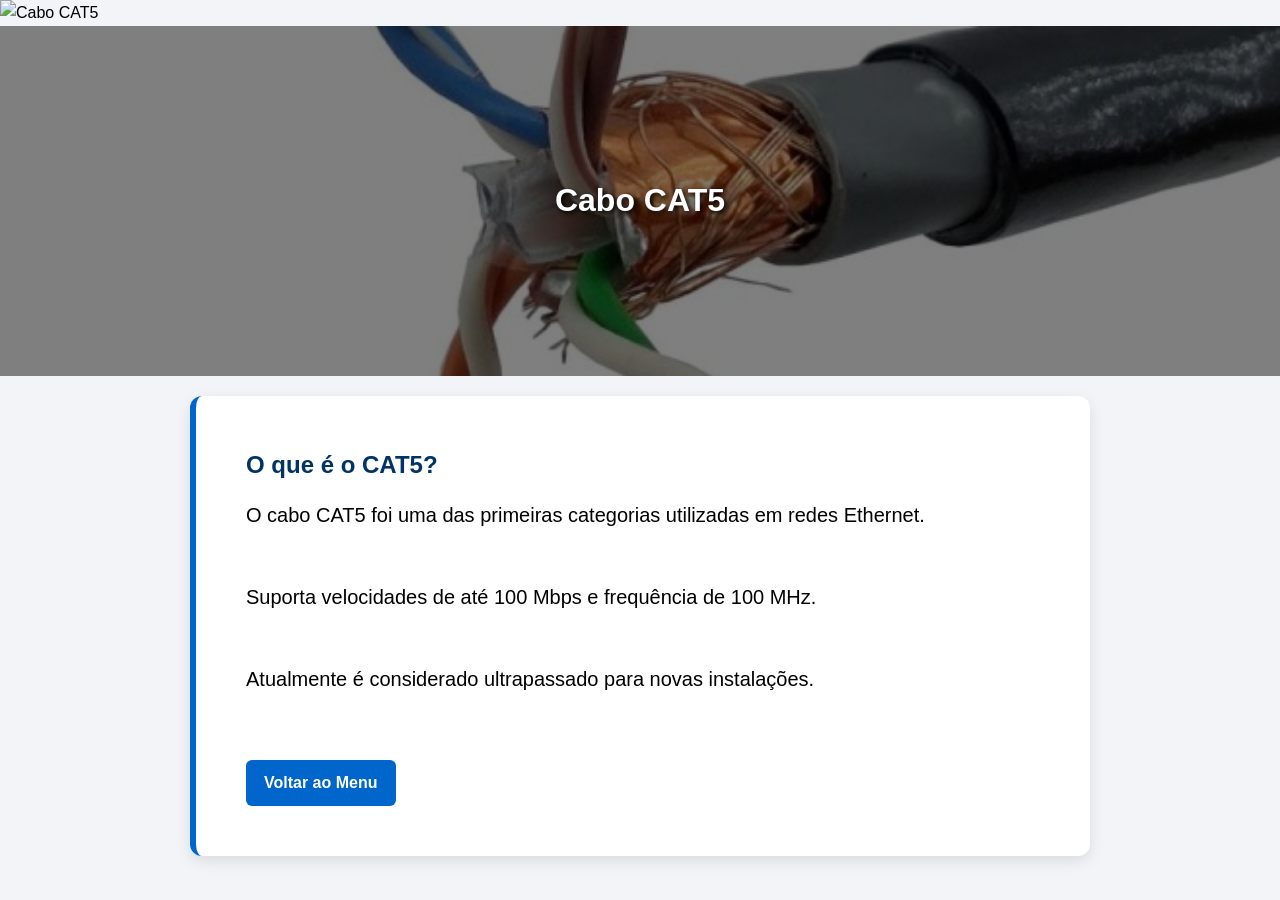
==== cat5.html @ ba2620e1 "desenvolvimento colocado imagens" ====
<!DOCTYPE html>
<html lang="pt-BR">
<head>
    <meta charset="UTF-8">
    <title>CAT5</title>
    <link rel="stylesheet" href="style.css">
</head>

<body>
    <div class="imagem-cabo">
    <img src="img/cat5.webp" alt="Cabo CAT5">
</div>

<div class="cabecalho">
    <h1>Cabo CAT5</h1>
</div>

<div class="conteudo">
    <h2>O que é o CAT5?</h2>

    <p>
        O cabo CAT5 foi uma das primeiras categorias utilizadas em redes Ethernet.
    </p>

    <p>
        Suporta velocidades de até 100 Mbps e frequência de 100 MHz.
    </p>

    <p>
        Atualmente é considerado ultrapassado para novas instalações.
    </p>

    <a class="voltar" href="index.html">Voltar ao Menu</a>
</div>

</body>
</html>
---- style.css ----
* {
    margin: 0;
    padding: 0;
    box-sizing: border-box;
    font-family: Arial, sans-serif;
}

body {
    background-color: #f2f4f8;
    line-height: 1.6;
}

/* CABEÇALHO */
.cabecalho {
    background: linear-gradient(rgba(0,0,0,0.5),
    rgba(0,0,0,0.5)),
    url("img/cabo de rede.jpg");

    background-size: cover;
    background-position: center;

    height: 350px;

    display: flex;
    justify-content: center;
    align-items: center;

    color: white;
}
.imagem-centro{
    height: 800px;

     display: flex;
    justify-content: center;
    align-items: center;
    

}

.cabecalho h1 {
    font-size: 32px;
    text-shadow: 2px 2px 5px black;
}


/* MENU */
.menu {
    background-color: #00264d;
    text-align: center;
    padding: 12px;
    position: sticky;
    top: 0;
    z-index: 1000;
}

.menu a {
    color: white;
    text-decoration: none;
    background-color: #0066cc;
    padding: 10px 16px;
    margin: 5px;
    border-radius: 6px;
    display: inline-block;
    transition: 0.3s;
    font-weight: bold;
}

.menu a:hover {
    background-color: #0099ff;
    transform: scale(1.05);
}

/* CONTEÚDO (CARDS PROFISSIONAIS) */
.apresentacao,
.conteudo {
    width: 90%;
    max-width: 900px;
    margin: 20px auto;
    background-color: white;
    padding: 50px;
    border-radius: 12px;
    box-shadow: 0 5px 15px rgba(0,0,0,0.1);
    border-left: 6px solid #0066cc;
}

.apresentacao h2,
.conteudo h2 {
    color: #003366;
    margin-bottom: 15px;
}

.apresentacao p,
.conteudo p {
    margin-bottom: 50px;
    font-size: 20px;
}

/* BOTÃO VOLTAR */
.voltar {
    display: inline-block;
    margin-top: 15px;
    background-color: #0066cc;
    color: white;
    text-decoration: none;
    padding: 10px 18px;
    border-radius: 6px;
    transition: 0.3s;
    font-weight: bold;
}

.voltar:hover {
    background-color: #0099ff;
    transform: scale(1.05);
}

/* RODAPÉ */
.rodape {
    background-color: #003366;
    color: white;
    text-align: center;
    padding: 20px;
    margin-top: 30px;
}

/* RESPONSIVO */
@media (max-width: 500px) {
    .menu a {
        display: block;
        margin: 8px auto;
        width: 80%;
    }

    .cabecalho h1 {
        font-size: 24px;
    }
}
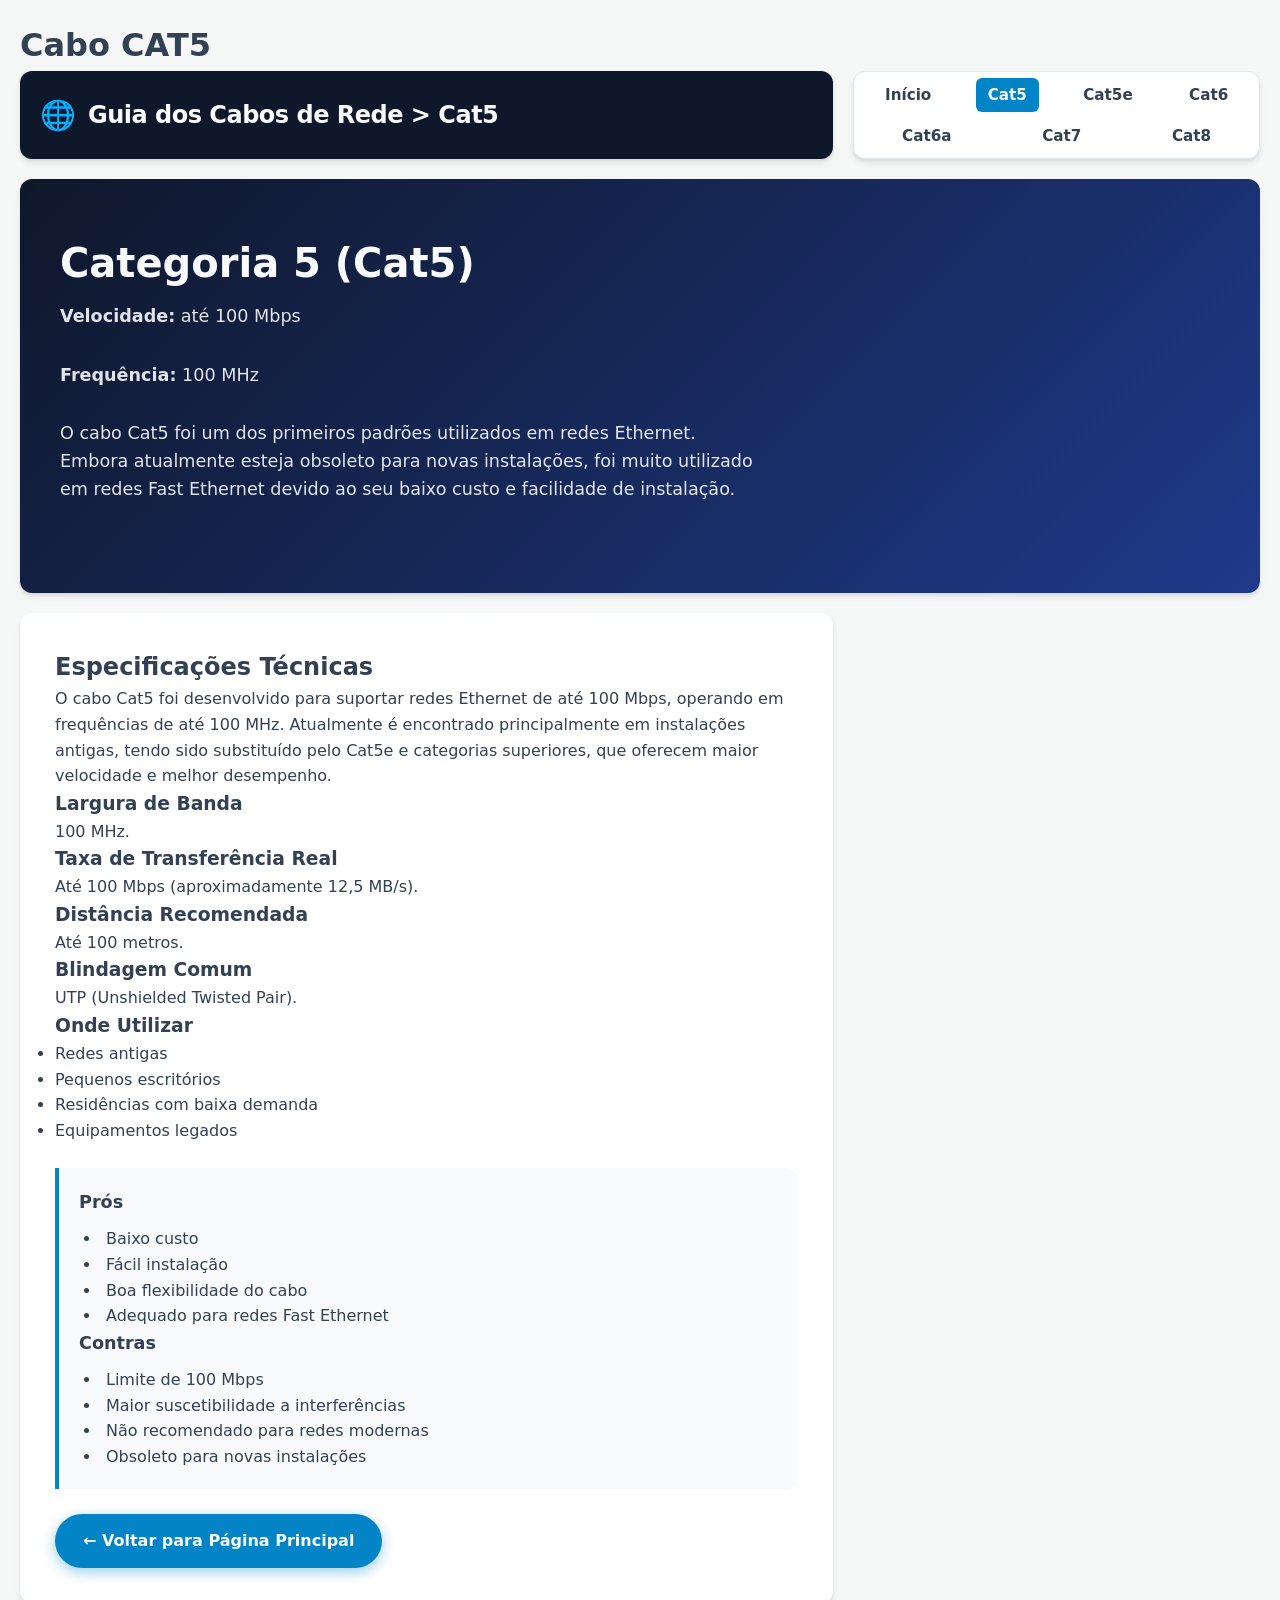
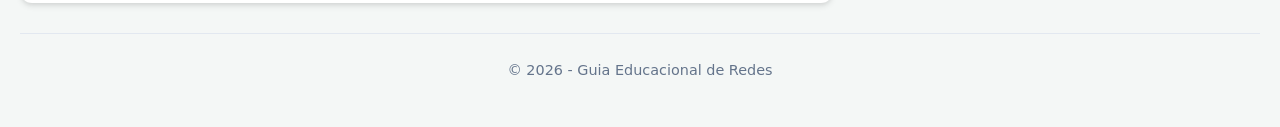
==== commit 20299abf: "Versão 3.0 FINAL Versão finalizada" ====
--- a/cat5.html
+++ b/cat5.html
@@ -7,30 +7,110 @@
 </head>
 
 <body>
-    <div class="imagem-cabo">
-    <img src="img/cat5.webp" alt="Cabo CAT5">
-</div>
 
 <div class="cabecalho">
     <h1>Cabo CAT5</h1>
 </div>
 
-<div class="conteudo">
-    <h2>O que é o CAT5?</h2>
+<div class="grid-container">
 
-    <p>
-        O cabo CAT5 foi uma das primeiras categorias utilizadas em redes Ethernet.
-    </p>
+<header class="header">
+    <div class="logo">
+        <span class="logo-icon">🌐</span>
+        <h1>Guia dos Cabos de Rede > Cat5</h1>
+    </div>
+</header>
 
-    <p>
-        Suporta velocidades de até 100 Mbps e frequência de 100 MHz.
-    </p>
+<nav class="menu">
+    <ul>
+        <li><a href="index.html">Início</a></li>
+        <li><a href="cat5.html" class="active">Cat5</a></li>
+        <li><a href="cat5e.html">Cat5e</a></li>
+        <li><a href="cat6.html">Cat6</a></li>
+        <li><a href="cat6a.html">Cat6a</a></li>
+        <li><a href="cat7.html">Cat7</a></li>
+        <li><a href="cat8.html">Cat8</a></li>
+    </ul>
+</nav>
 
-    <p>
-        Atualmente é considerado ultrapassado para novas instalações.
-    </p>
+<section class="hero">
+    <div class="hero-content">
+        <h2>Categoria 5 (Cat5)</h2>
+        <p><strong>Velocidade:</strong> até 100 Mbps</p>
+        <p><strong>Frequência:</strong> 100 MHz</p>
+        <p>
+            O cabo Cat5 foi um dos primeiros padrões utilizados em redes Ethernet.
+            Embora atualmente esteja obsoleto para novas instalações, foi muito
+            utilizado em redes Fast Ethernet devido ao seu baixo custo e facilidade
+            de instalação.
+        </p>
+    </div>
+</section>
 
-    <a class="voltar" href="index.html">Voltar ao Menu</a>
+<main class="main">
+
+<h2>Especificações Técnicas</h2>
+
+<p>
+O cabo Cat5 foi desenvolvido para suportar redes Ethernet de até 100 Mbps,
+operando em frequências de até 100 MHz. Atualmente é encontrado principalmente
+em instalações antigas, tendo sido substituído pelo Cat5e e categorias superiores,
+que oferecem maior velocidade e melhor desempenho.
+</p>
+
+<h3>Largura de Banda</h3>
+<p>100 MHz.</p>
+
+<h3>Taxa de Transferência Real</h3>
+<p>Até 100 Mbps (aproximadamente 12,5 MB/s).</p>
+
+<h3>Distância Recomendada</h3>
+<p>Até 100 metros.</p>
+
+<h3>Blindagem Comum</h3>
+<p>UTP (Unshielded Twisted Pair).</p>
+
+<h3>Onde Utilizar</h3>
+
+<ul>
+<li>Redes antigas</li>
+<li>Pequenos escritórios</li>
+<li>Residências com baixa demanda</li>
+<li>Equipamentos legados</li>
+</ul>
+
+<section class="advantages">
+
+<h3>Prós</h3>
+
+<ul>
+<li>Baixo custo</li>
+<li>Fácil instalação</li>
+<li>Boa flexibilidade do cabo</li>
+<li>Adequado para redes Fast Ethernet</li>
+</ul>
+
+<h3>Contras</h3>
+
+<ul>
+<li>Limite de 100 Mbps</li>
+<li>Maior suscetibilidade a interferências</li>
+<li>Não recomendado para redes modernas</li>
+<li>Obsoleto para novas instalações</li>
+</ul>
+
+</section>
+
+<a href="index.html" class="btn-hero">
+← Voltar para Página Principal
+</a>
+
+</main>
+
+<footer class="footer">
+    <p>© 2026 - Guia Educacional de Redes</p>
+</footer>
+
 </div>
 
 </body>
--- a/style.css
+++ b/style.css
@@ -1,136 +1,563 @@
+/* ==========================================================================
+   1. CONFIGURAÇÕES GERAIS E PALETA DE CORES
+
+   Variáveis globais (design tokens) usadas em todo o site:
+   cores, sombras, raio de borda e transição padrão.
+   ========================================================================== */
+:root {
+    --bg-principal: #f4f7f6;
+    --bg-cards: #ffffff;
+    --cor-primaria: #0f172a;   /* Azul Escuro / Slate */
+    --cor-secundaria: #0284c7; /* Azul Tecnológico / Sky Blue */
+    --cor-acento: #38bdf8;     /* Azul Claro Brilhante */
+    --texto-escuro: #334155;
+    --texto-claro: #f8fafc;
+    --sombra-suave: 0 4px 6px -1px rgba(0, 0, 0, 0.1), 0 2px 4px -1px rgba(0, 0, 0, 0.06);
+    --sombra-hover: 0 10px 15px -3px rgba(2, 132, 199, 0.2);
+    --borda-raio: 12px;
+    --transicao: all 0.3s ease;
+}
+
 * {
     margin: 0;
     padding: 0;
     box-sizing: border-box;
-    font-family: Arial, sans-serif;
+}
+
+html {
+    scroll-behavior: smooth;
+    font-family: system-ui, -apple-system, BlinkMacSystemFont, 'Segoe UI', Roboto, Oxygen, Ubuntu, Cantarell, sans-serif;
 }
 
 body {
-    background-color: #f2f4f8;
+    background-color: var(--bg-principal);
+    color: var(--texto-escuro);
     line-height: 1.6;
-}
-
-/* CABEÇALHO */
-.cabecalho {
-    background: linear-gradient(rgba(0,0,0,0.5),
-    rgba(0,0,0,0.5)),
-    url("img/cabo de rede.jpg");
-
-    background-size: cover;
-    background-position: center;
-
+    padding: 20px;
+}
+
+/* ==========================================================================
+   2. UTILITÁRIOS DE ACESSIBILIDADE
+
+   Classes de apoio que não alteram o layout visual, mas
+   melhoram a navegação por teclado e leitor de tela.
+   ========================================================================== */
+
+/* Esconde visualmente um elemento mas mantém disponível para leitores de tela */
+.visually-hidden {
+    position: absolute;
+    width: 1px;
+    height: 1px;
+    padding: 0;
+    margin: -1px;
+    overflow: hidden;
+    clip: rect(0, 0, 0, 0);
+    white-space: nowrap;
+    border: 0;
+}
+
+/* Link "Pular para o conteúdo": some fora da tela e aparece ao receber foco */
+.skip-link {
+    position: absolute;
+    top: -50px;
+    left: 10px;
+    background: var(--cor-primaria);
+    color: var(--texto-claro);
+    padding: 10px 16px;
+    border-radius: 6px;
+    z-index: 100;
+    transition: top 0.2s ease;
+}
+
+.skip-link:focus {
+    top: 10px;
+}
+
+/* Contorno de foco visível e consistente para navegação por teclado */
+a:focus-visible,
+button:focus-visible {
+    outline: 3px solid var(--cor-acento);
+    outline-offset: 2px;
+}
+
+/* ==========================================================================
+   3. ESTRUTURA PRINCIPAL DO GRID LAYOUT (DESKTOP)
+
+   Define as áreas nomeadas do grid principal da página.
+   ========================================================================== */
+.grid-container {
+    display: grid;
+    max-width: 1300px;
+    margin: 0 auto;
+    gap: 20px;
+    grid-template-columns: 2fr 1fr;
+    grid-template-areas:
+        "header menu"
+        "hero hero"
+        "main image"
+        "main extra"
+        "banner banner";
+}
+
+/* ==========================================================================
+   4. ESTILIZAÇÃO DOS COMPONENTES INDIVIDUAIS
+   ========================================================================== */
+
+/* --- HEADER: área do logotipo e título principal --- */
+.header {
+    grid-area: header;
+    background-color: var(--cor-primaria);
+    color: var(--texto-claro);
+    padding: 20px;
+    border-radius: var(--borda-raio);
+    display: flex;
+    align-items: center;
+    box-shadow: var(--sombra-suave);
+}
+
+.logo {
+    display: flex;
+    align-items: center;
+    gap: 12px;
+}
+
+.logo-icon {
+    font-size: 1.8rem;
+}
+
+.header h1 {
+    font-size: 1.5rem;
+    font-weight: 700;
+    letter-spacing: -0.5px;
+}
+
+/* --- MENU: navegação principal em formato de barra horizontal --- */
+.menu {
+    grid-area: menu;
+    background-color: var(--bg-cards);
+    padding: 10px;
+    border-radius: var(--borda-raio);
+    display: flex;
+    align-items: center;
+    justify-content: center;
+    box-shadow: var(--sombra-suave);
+    border: 1px solid #e2e8f0;
+}
+
+.menu ul {
+    list-style: none;
+    display: flex;
+    gap: 15px;
+    width: 100%;
+    justify-content: space-around;
+    flex-wrap: wrap;
+}
+
+.menu a {
+    text-decoration: none;
+    color: var(--texto-escuro);
+    font-weight: 600;
+    font-size: 0.95rem;
+    padding: 8px 12px;
+    border-radius: 6px;
+    transition: var(--transicao);
+}
+
+.menu a:hover,
+.menu a.active {
+    background-color: var(--cor-secundaria);
+    color: var(--texto-claro);
+}
+
+/* --- HERO: chamada de destaque na abertura da página --- */
+.hero {
+    grid-area: hero;
+    background: linear-gradient(135deg, #0f172a 0%, #1e3a8a 100%);
+    color: var(--texto-claro);
+    padding: 60px 40px;
+    border-radius: var(--borda-raio);
+    box-shadow: var(--sombra-suave);
+    display: flex;
+    align-items: center;
+}
+
+.hero-content {
+    max-width: 700px;
+}
+
+.hero h2 {
+    font-size: 2.5rem;
+    margin-bottom: 15px;
+    line-height: 1.2;
+}
+
+.hero p {
+    font-size: 1.1rem;
+    margin-bottom: 30px;
+    opacity: 0.9;
+}
+
+.btn-hero {
+    display: inline-block;
+    background-color: var(--cor-secundaria);
+    color: var(--texto-claro);
+    text-decoration: none;
+    padding: 14px 28px;
+    border-radius: 30px;
+    font-weight: 600;
+    box-shadow: 0 4px 14px rgba(2, 132, 199, 0.4);
+    transition: var(--transicao);
+}
+
+.btn-hero:hover {
+    background-color: var(--cor-acento);
+    color: var(--cor-primaria);
+    transform: translateY(-2px);
+}
+
+/* --- MAIN: conteúdo textual + grade de cartões de categorias --- */
+.main {
+    grid-area: main;
+    background-color: var(--bg-cards);
+    padding: 35px;
+    border-radius: var(--borda-raio);
+    box-shadow: var(--sombra-suave);
+}
+
+.intro-section h2 {
+    color: var(--cor-primaria);
+    margin-bottom: 15px;
+}
+
+.intro-section p {
+    margin-bottom: 20px;
+}
+
+.advantages {
+    background-color: #f8fafc;
+    padding: 20px;
+    border-left: 4px solid var(--cor-secundaria);
+    border-radius: 0 var(--borda-raio) var(--borda-raio) 0;
+    margin: 25px 0;
+}
+
+.advantages h3 {
+    margin-bottom: 10px;
+    font-size: 1.1rem;
+}
+
+.advantages ul {
+    list-style-position: inside;
+    padding-left: 5px;
+}
+
+/* Grid interna de cartões (categorias de cabos) */
+.categories-grid {
+    display: grid;
+    grid-template-columns: repeat(auto-fill, minmax(200px, 1fr));
+    gap: 20px;
+    margin-top: 40px;
+}
+
+.card {
+    background: #f8fafc;
+    border: 1px solid #e2e8f0;
+    border-radius: var(--borda-raio);
+    padding: 20px;
+    position: relative;
+    transition: var(--transicao);
+    text-decoration: none;
+    color: inherit;
+    display: block;
+}
+
+.card:hover {
+    transform: translateY(-5px);
+    box-shadow: var(--sombra-hover);
+    border-color: var(--cor-secundaria);
+}
+
+.card-badge {
+    position: absolute;
+    top: 15px;
+    right: 15px;
+    background: #cbd5e1;
+    color: var(--cor-primaria);
+    font-size: 0.75rem;
+    font-weight: 700;
+    padding: 2px 8px;
+    border-radius: 20px;
+}
+
+.card h3 {
+    margin-top: 10px;
+    font-size: 1.2rem;
+    color: var(--cor-primaria);
+}
+
+.card .speed {
+    color: var(--cor-secundaria);
+    font-weight: 700;
+    font-size: 1rem;
+    margin: 8px 0;
+}
+
+.card .desc {
+    font-size: 0.85rem;
+    color: #64748b;
+}
+
+/* Variação visual usada no cartão da categoria Cat8 (Data Center) */
+.card.data-center {
+    background: linear-gradient(to bottom right, #ffffff, #f8fafc);
+}
+
+/* --- IMAGE: carrossel de imagens ilustrativas --- */
+.image {
+    grid-area: image;
+    border-radius: var(--borda-raio);
+    overflow: hidden;
+    box-shadow: var(--sombra-suave);
+    min-height: 350px;
+    position: relative;
+}
+
+.slider {
+    width: 100%;
     height: 350px;
-
+    overflow: hidden;
+    position: relative;
+}
+
+.slider figure {
     display: flex;
-    justify-content: center;
-    align-items: center;
-
+    width: 200%;
+    height: 100%;
+    margin: 0;
+    animation: slide 12s infinite;
+}
+
+/* Pausa a animação quando o usuário passa o mouse ou navega por teclado,
+   dando controle sobre o conteúdo em movimento (requisito de acessibilidade) */
+.slider:hover figure,
+.slider:focus-within figure {
+    animation-play-state: paused;
+}
+
+.slider figure img {
+    width: 50%;
+    height: 100%;
+    object-fit: cover;
+    flex-shrink: 0;
+}
+
+.image-overlay {
+    position: absolute;
+    bottom: 0;
+    left: 0;
+    right: 0;
+    background: linear-gradient(transparent, rgba(15, 23, 42, 0.85));
     color: white;
-}
-.imagem-centro{
-    height: 800px;
-
-     display: flex;
-    justify-content: center;
-    align-items: center;
-    
-
-}
-
-.cabecalho h1 {
-    font-size: 32px;
-    text-shadow: 2px 2px 5px black;
-}
-
-
-/* MENU */
-.menu {
-    background-color: #00264d;
+    padding: 15px;
+    font-weight: 600;
     text-align: center;
-    padding: 12px;
-    position: sticky;
-    top: 0;
-    z-index: 1000;
-}
-
-.menu a {
-    color: white;
-    text-decoration: none;
-    background-color: #0066cc;
-    padding: 10px 16px;
-    margin: 5px;
-    border-radius: 6px;
-    display: inline-block;
-    transition: 0.3s;
+}
+
+/* --- EXTRA: bloco lateral de curiosidades --- */
+.extra {
+    grid-area: extra;
+    background-color: var(--bg-cards);
+    padding: 25px;
+    border-radius: var(--borda-raio);
+    box-shadow: var(--sombra-suave);
+}
+
+.extra h3 {
+    color: var(--cor-primaria);
+    margin-bottom: 15px;
+    border-bottom: 2px solid #e2e8f0;
+    padding-bottom: 8px;
+}
+
+.curiosities-list {
+    list-style: none;
+}
+
+.curiosities-list li {
+    margin-bottom: 15px;
+    font-size: 0.9rem;
+    position: relative;
+    padding-left: 15px;
+}
+
+.curiosities-list li::before {
+    content: "•";
+    color: var(--cor-secundaria);
     font-weight: bold;
-}
-
-.menu a:hover {
-    background-color: #0099ff;
-    transform: scale(1.05);
-}
-
-/* CONTEÚDO (CARDS PROFISSIONAIS) */
-.apresentacao,
-.conteudo {
-    width: 90%;
-    max-width: 900px;
-    margin: 20px auto;
-    background-color: white;
-    padding: 50px;
-    border-radius: 12px;
-    box-shadow: 0 5px 15px rgba(0,0,0,0.1);
-    border-left: 6px solid #0066cc;
-}
-
-.apresentacao h2,
-.conteudo h2 {
-    color: #003366;
-    margin-bottom: 15px;
-}
-
-.apresentacao p,
-.conteudo p {
-    margin-bottom: 50px;
-    font-size: 20px;
-}
-
-/* BOTÃO VOLTAR */
-.voltar {
-    display: inline-block;
-    margin-top: 15px;
-    background-color: #0066cc;
-    color: white;
-    text-decoration: none;
-    padding: 10px 18px;
-    border-radius: 6px;
-    transition: 0.3s;
-    font-weight: bold;
-}
-
-.voltar:hover {
-    background-color: #0099ff;
-    transform: scale(1.05);
-}
-
-/* RODAPÉ */
-.rodape {
-    background-color: #003366;
-    color: white;
+    font-size: 1.2rem;
+    position: absolute;
+    left: 0;
+    top: -2px;
+}
+
+/* --- BANNER: seção comparativa de cenários de uso --- */
+.banner {
+    grid-area: banner;
+    background: linear-gradient(135deg, #0284c7 0%, #0369a1 100%);
+    color: var(--texto-claro);
+    padding: 40px;
+    border-radius: var(--borda-raio);
+    box-shadow: var(--sombra-suave);
+}
+
+.banner h2 {
+    font-size: 1.8rem;
+    margin-bottom: 10px;
     text-align: center;
+}
+
+.banner > .banner-content > p {
+    text-align: center;
+    margin-bottom: 30px;
+    opacity: 0.9;
+}
+
+.banner-segments {
+    display: grid;
+    grid-template-columns: repeat(auto-fit, minmax(220px, 1fr));
+    gap: 20px;
+}
+
+.segment {
+    background: rgba(255, 255, 255, 0.1);
     padding: 20px;
-    margin-top: 30px;
-}
-
-/* RESPONSIVO */
-@media (max-width: 500px) {
+    border-radius: 8px;
+    backdrop-filter: blur(5px);
+    border: 1px solid rgba(255, 255, 255, 0.15);
+    font-size: 0.9rem;
+}
+
+.segment strong {
+    display: block;
+    font-size: 1.05rem;
+    margin-bottom: 5px;
+    color: var(--cor-acento);
+}
+
+/* --- FOOTER: rodapé, ocupa a largura total do grid --- */
+.footer {
+    grid-column: 1 / -1;
+    text-align: center;
+    padding: 25px;
+    color: #64748b;
+    font-size: 0.9rem;
+    border-top: 1px solid #e2e8f0;
+    margin-top: 10px;
+}
+
+.footer a {
+    color: var(--cor-secundaria);
+}
+
+/* ==========================================================================
+   5. ANIMAÇÕES
+   ========================================================================== */
+
+/* Animação do carrossel: desliza entre as 2 imagens do slider */
+@keyframes slide {
+    0%, 20% {
+        transform: translateX(0);
+    }
+    50%, 70% {
+        transform: translateX(-50%);
+    }
+    100% {
+        transform: translateX(0);
+    }
+}
+
+/* Respeita a preferência do sistema por movimento reduzido:
+   usuários sensíveis a animação deixam de ver o carrossel em movimento */
+@media (prefers-reduced-motion: reduce) {
+    .slider figure {
+        animation: none;
+    }
+    html {
+        scroll-behavior: auto;
+    }
+}
+
+/* ==========================================================================
+   6. RESPONSIVIDADE (MEDIA QUERIES)
+   ========================================================================== */
+
+/* TABLET: reorganiza o grid em 2 colunas, imagem e extras lado a lado */
+@media (max-width: 992px) {
+    .grid-container {
+        grid-template-columns: 1fr 1fr;
+        grid-template-areas:
+            "header menu"
+            "hero hero"
+            "main main"
+            "image extra"
+            "banner banner";
+    }
+
+    .hero h2 {
+        font-size: 2.1rem;
+    }
+}
+
+/* MOBILE: empilha todas as áreas em uma única coluna */
+@media (max-width: 680px) {
+    body {
+        padding: 10px;
+    }
+
+    .grid-container {
+        grid-template-columns: 1fr;
+        grid-template-areas:
+            "header"
+            "menu"
+            "hero"
+            "main"
+            "image"
+            "extra"
+            "banner";
+        gap: 15px;
+    }
+
+    .header {
+        justify-content: center;
+        text-align: center;
+    }
+
+    .menu ul {
+        flex-direction: column;
+        align-items: center;
+        gap: 8px;
+    }
+
     .menu a {
-        display: block;
-        margin: 8px auto;
-        width: 80%;
-    }
-
-    .cabecalho h1 {
-        font-size: 24px;
+        width: 100%;
+        text-align: center;
+        padding: 10px;
+    }
+
+    .hero {
+        padding: 40px 20px;
+        text-align: center;
+    }
+
+    .hero h2 {
+        font-size: 1.8rem;
+    }
+
+    .main {
+        padding: 20px;
+    }
+
+    .banner {
+        padding: 25px 15px;
     }
 }
